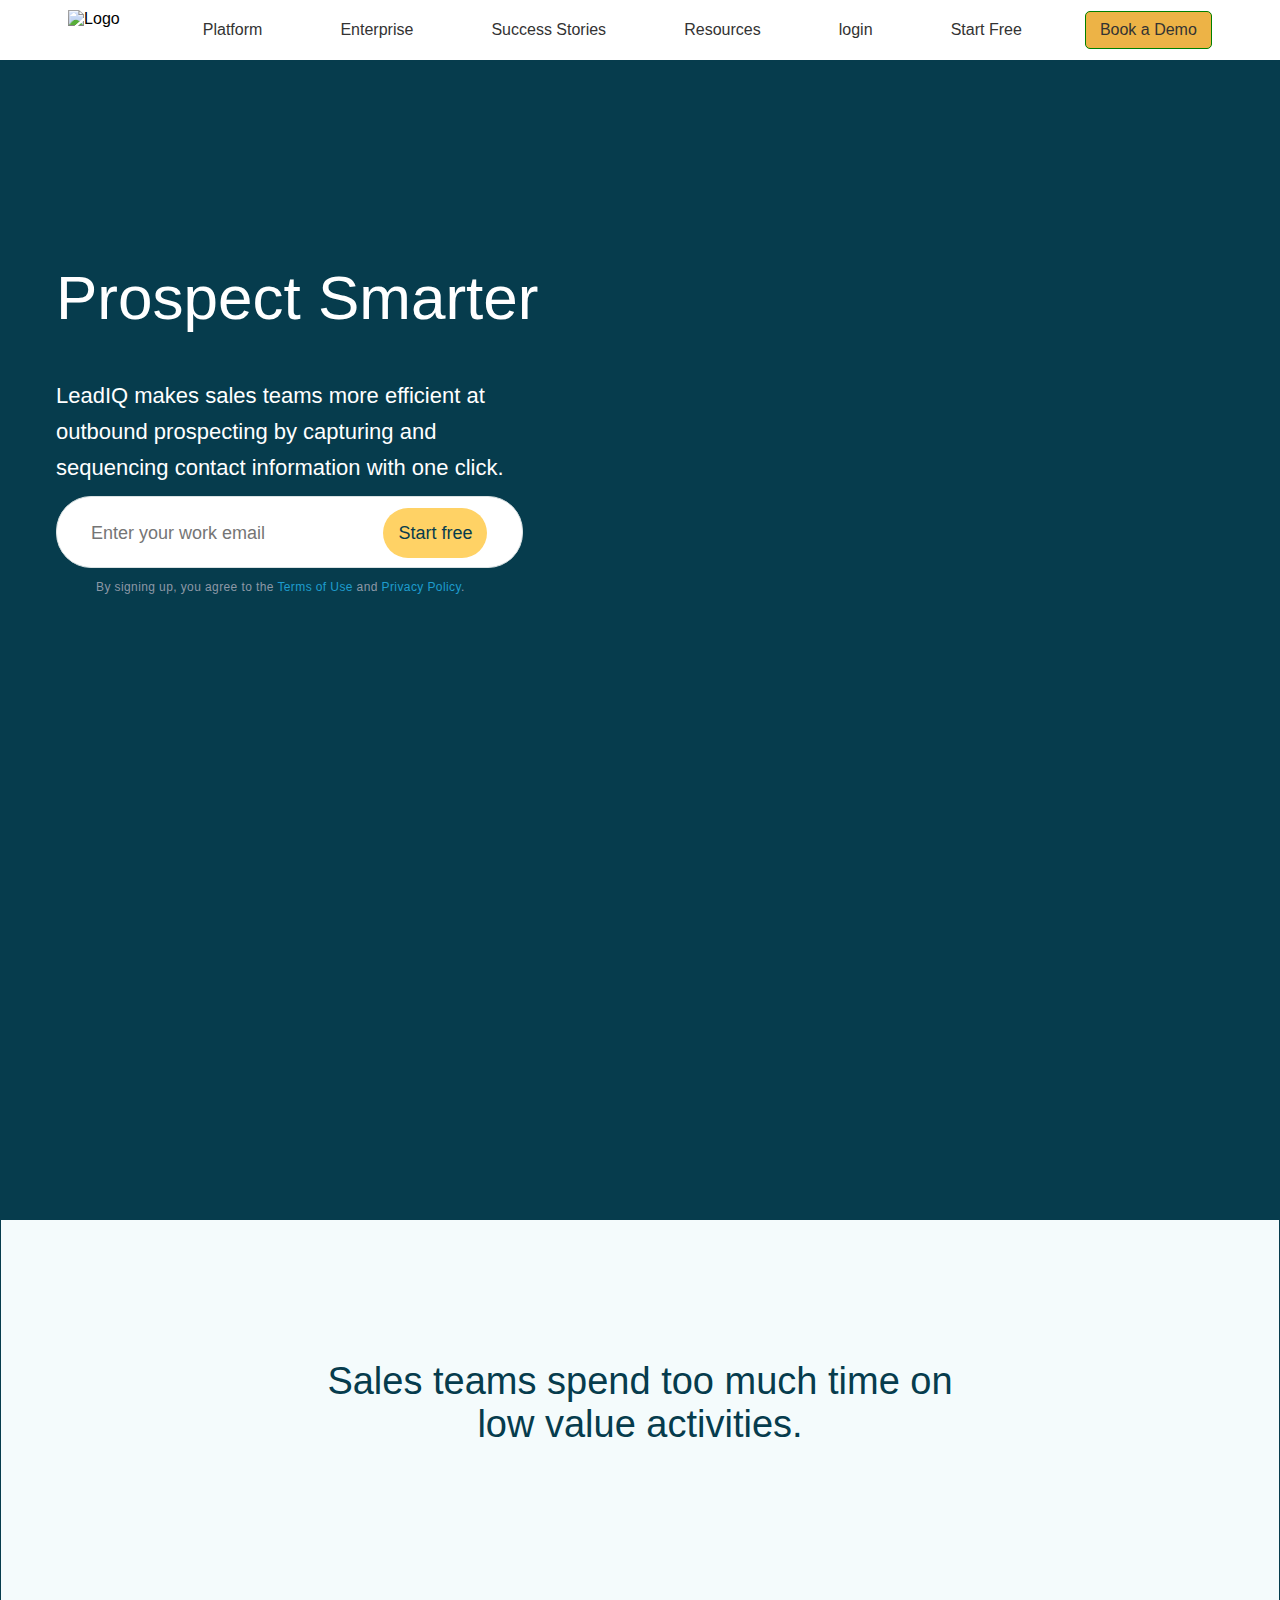
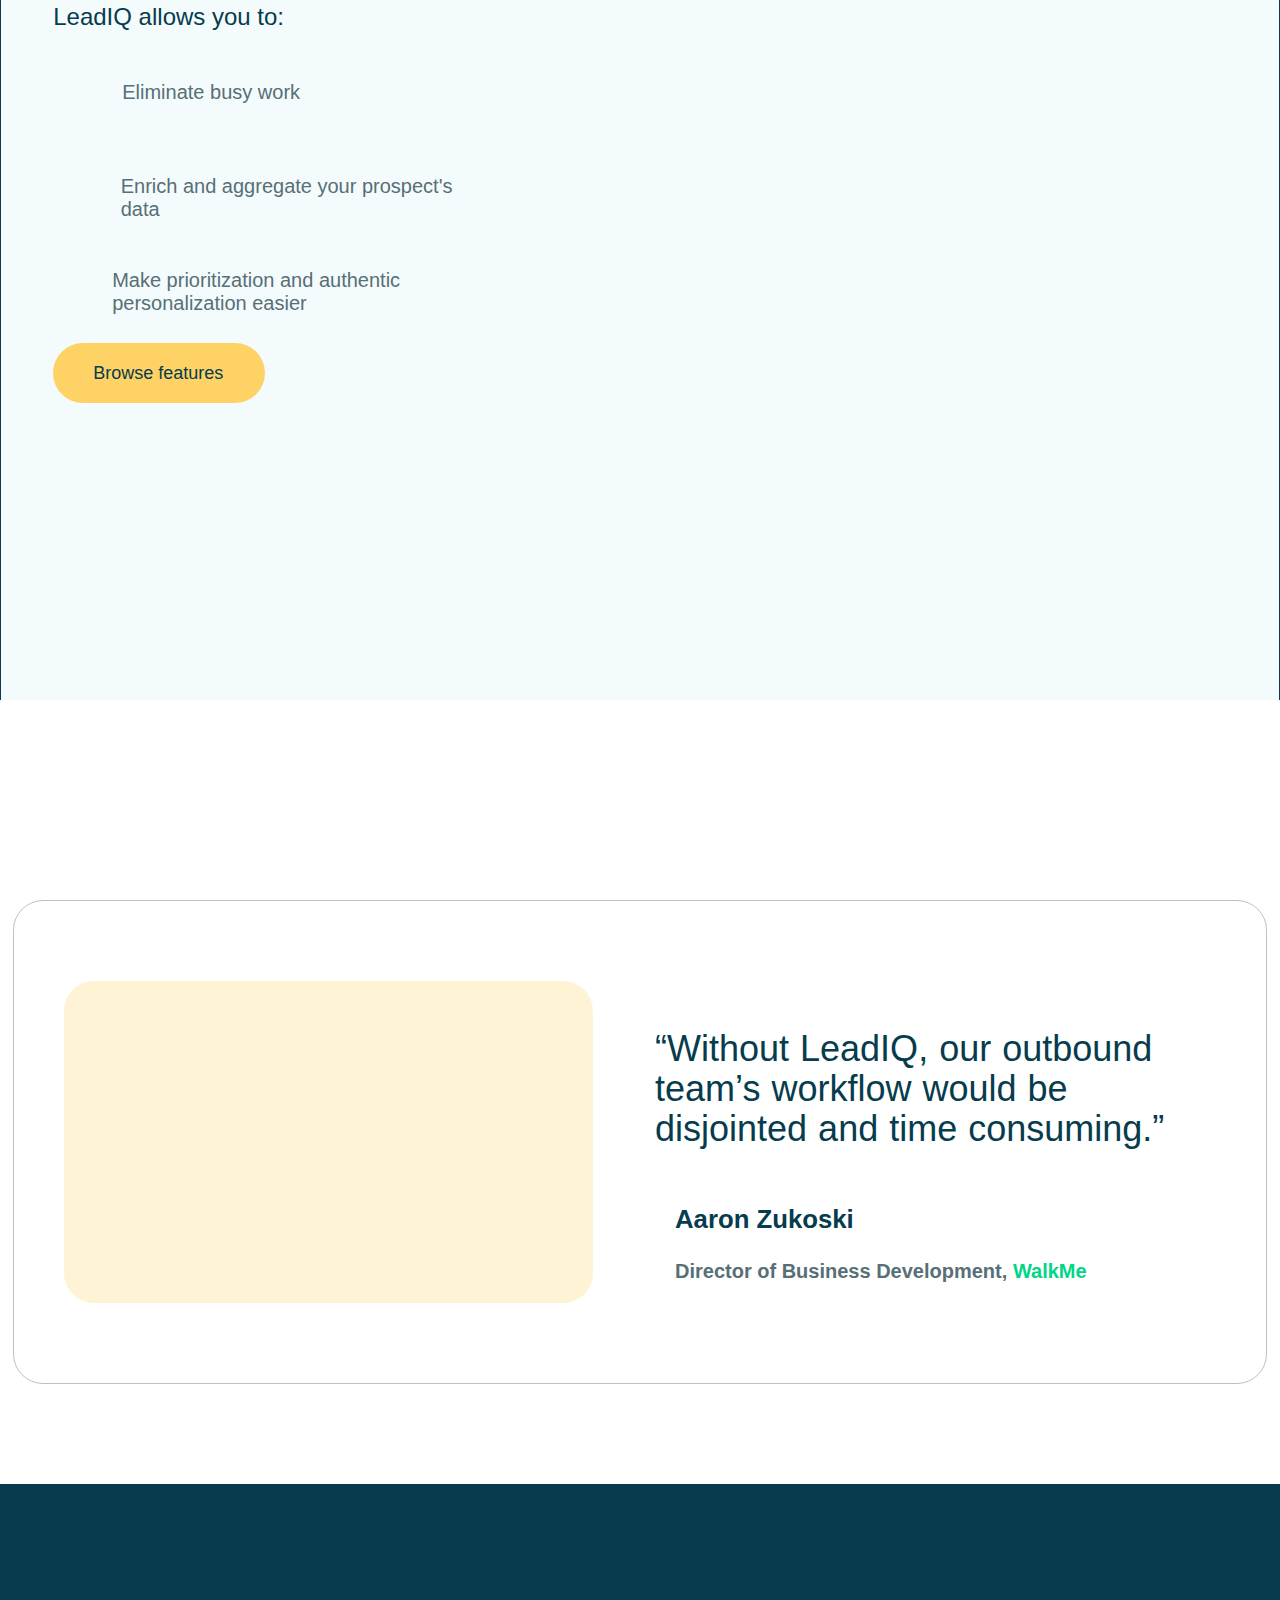
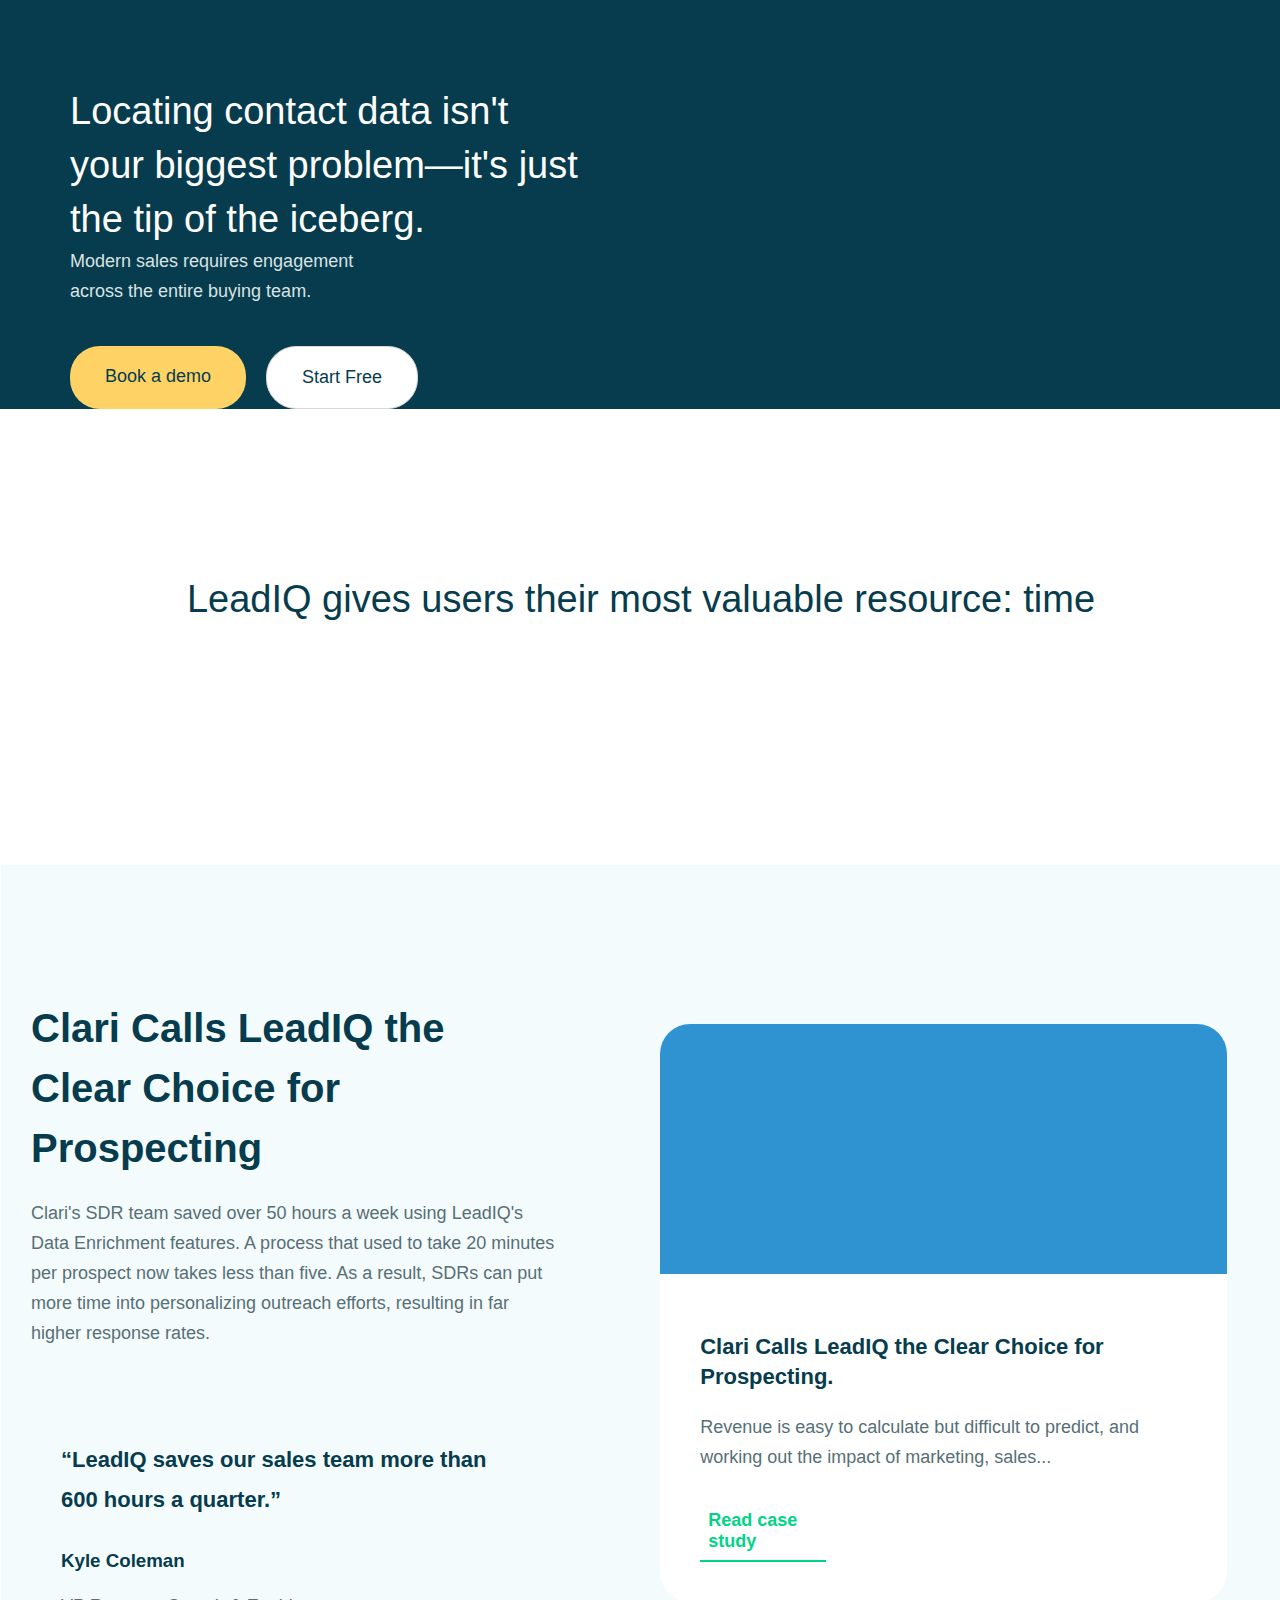
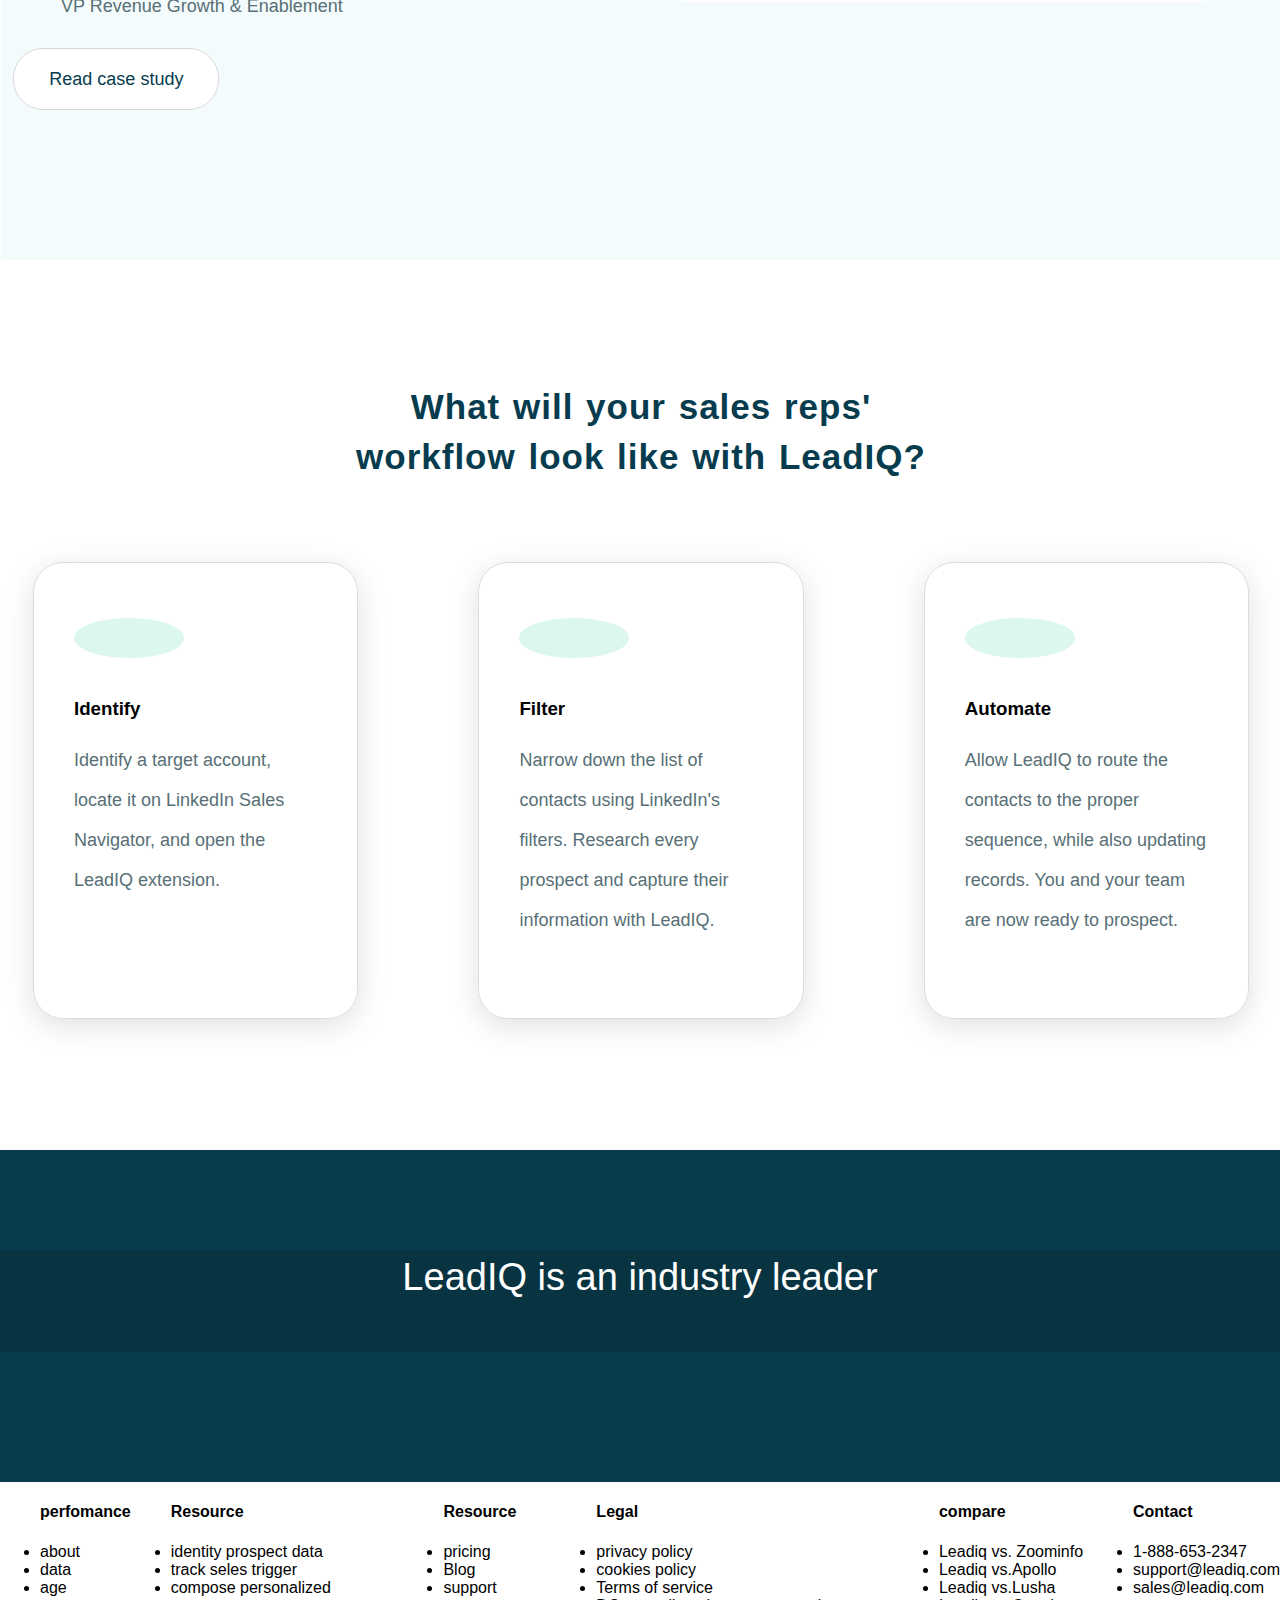
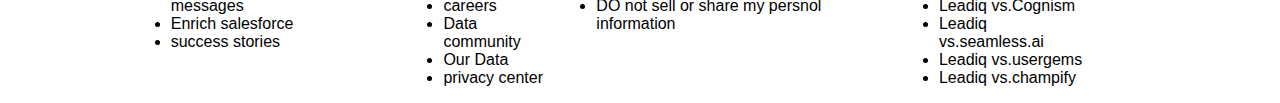
==== index.html @ 82525efd "Add files via upload" ====
<!DOCTYPE html>
<html>
<head>
    <title>Blank Page Navbar</title>
    <!-- Add your CSS link or styles here -->
    <style>
        /* Your CSS styles for navbar go here */
        /* Example styles */
        body {
            font-family: Arial, sans-serif;
            margin: 0;
            padding: 0;
        }
        .navbar {
            background-color: #fff; /* Changed background color to white */
            overflow: hidden;
            display: flex;
            align-items: center;
            padding: 10px 20px;
            justify-content :space-evenly ;
        }
        .navbar img {
            height: 40px; /* Adjust the height of the logo */
            margin-right: 20px; /* Add margin to separate the logo from links */
        }
        .navbar a {
            color: #333; /* Changed text color */
            text-decoration: none;
            padding: 10px 15px;
            transition: color 0.3s ease; /* Smooth transition on hover */
        }
        .navbar a:hover {
            color: green; /* Text color on hover */
        }
        /* Apply border to 'Book a Demo' link */
        .navbar a[href="./book a demo.html"] {
            border: 1px solid green;
            border-radius: 5px; /* Optional: Add rounded corners */
            padding: 9px 14px;
            background-color: rgb(237, 179, 70); /* Optional: Adjust padding for a better look */
        }
        body{
  margin: 0px;
  padding: 0px;
  box-sizing: border-box;
  font-family: 'Circular Std', sans-serif;
  background-color: #063C4D;
 
  
}


/* Prospect Section */


/* Prospect Div */
 
#prosPect{
  width: 100%;
  display: flex;

 color: white;
  margin-top: 160px;
  justify-content: space-between;
  gap: 6%;
 
  overflow: hidden;
}


#prosPect>div:first-child>h1{

height: 75px;
font-size: 62px;
font-weight: 500;

}

#prosPect>div:first-child{
  width: 495px;
  /* width:36% ; */
  height: 526px;
 color: white;


 position: relative;
 top: 0px;
 left: 56px;
 
}

#prosPect>div:first-child>#leadText{
   height: 108px;
   margin-bottom: 10px;
   font-size: 22px;
  line-height: 36px;
}

#inputWork{

height: 60px;
width: 445px;

border: 1px solid #DAE2E3;
margin-bottom: 10px;
padding: 5px 10px;
background-color: white;
border-radius: 35px;
}


#inputWork>input{
  height: 60px;
  width: 286px;
  padding: 1px 2px 1px 24px;
  font-size: 18px;
  font-weight: 300;
  border-radius: 30px;
  border: none;
}
 
  

 
  #inputWork>a{
  text-decoration: none;
  color: #063C4D;
  padding: 15px;
  border-radius: 30px;
  background-color: #ffd265;
  font-size: 18px;

  }

  #inputWork>a:hover{
    background-color: #efb735;
    
  }

  #inputWork+p{
  
    font-size: 12px;
    letter-spacing: 0.4px;
    color: #8D98A6;
    margin-left: 40px;
  }
  #inputWork+p>span{
    
    color:   #1E9CCE;
  }
  #prosPect>div:first-child>#companayImg{
   
  }
  #prosPect>div:first-child>#companayImg>img{
    width: 75%;

  }

  #pros{

    background: url(https://assets.website-files.com/60819f9be381394642b5659e/628e636de30eb30ee9fe126f_leadiq-background-hero-dark.svg);
    background-repeat: no-repeat;
    background-position: 100%;
    height: 95vh; 
     
    margin-left: 40px;
    margin-top: -5px;
   
  }

  #pros>div:first-child{
    position: absolute;
    width:24% ;
    height: 521px;
    margin-top: -5px;
    right: 29%;
    
    z-index: 2;
  }
  #pros>div:first-child>img{
    width: 100%;
  }
  #pros>div:last-child{
    position: relative;
    width: 662px;
    
  
    top: 8px;
    left: 150px;

   
    
  }
  #pros>div:last-child>img{
  
    width:662px ;
  }

  /* ==========SALES SECTION=============== */

  #salesSection{

    height: 800.203px;
width: 99.8%;
padding: 140px 0px;
background: url(https://assets.website-files.com/60819f9be381394642b5659e/6081b42dfc784618c92acce7_leadiq-activities-background-2.svg);
background-repeat: no-repeat;

background-position: 98% 37%;
background-color: #F4FBFC;
margin: auto;

margin-top: 150px;
  }
  /* #back2{
    url(https://assets.website-files.com/60819f9be381394642b5659e/6081b42d78a93f84724ea09f_leadiq-activities-background-1.svg);

  } */
  #title{
    height: 108px;
    width: 650px;
    margin-bottom: 10px;
    font-size: 38px;
    font-weight: 500;
    color: #063C4D;
    margin: auto;
    text-align: center;
  }


  
  #saleMid{
   height : 590px;
width: 95%;
margin: auto;
margin-top: 55px;


display: flex;
gap: 5;
  }

  #leadAllow{
    height : 590px;
    width: 430px;
  
    margin-left: 20px;
 
  }
  #leadAllow>h3{
    height : 34pxpx;
    width: 238px;
    font-size: 24px;
    font-weight: 500;
    color: #063C4D;
   
    
    margin-top: 80px;
  }
  #leadAllow>div{
    height: 64px;
    width: 430px;
    margin-top: 30px;
    font-size: 20px;
    color: #576F76;
   display: flex;
   gap: 5px;
   
  }
  #leadAllow>div:nth-child(1){

    width: 268px;
   
   
  }

  #leadAllow>div>div{
    height: 42px;
    width: 42px;
    
 
padding: 11px;
  }
  

  #leadAllow>div:last-child{
    padding: 20px 40px;
    border-radius: 30px;
   width: 132px;
   height: 20px;
    font-size: 18px;
    font-weight:500;
  
    background-color: #ffd265;
    color: #063C4D;
    
    }

    #leadAllow>div:last-child:hover{
      background-color: #efb735;
      transition: 0.5s;
      cursor: pointer;
  }
  #back2{
    
width: 715px;

position: relative;
top: -40px;
left: 25px;

background:  url(https://assets.website-files.com/60819f9be381394642b5659e/6081b42d78a93f84724ea09f_leadiq-activities-background-1.svg);
background-repeat: no-repeat ;

background-position: 6.5% 93%;
height: auto;

  }

  #back2>img{
    width: 100%;

  }

 /* ========================== DECORATIVE BACKGROUND =========================== */

.decorative-background{
  
  background-color:white;
  padding: 100px 0px;
  background-image: url(https://assets.website-files.com/60819f9be381394642b5659e/6081b810fbae85943d9fd9c7_leadiq-background-testimonial-2.svg), url(https://assets.website-files.com/60819f9be381394642b5659e/6081b80de8f2326eb44d6bf5_leadiq-background-testimonial-1.svg);
  background-repeat: no-repeat;
  background-position: -5% 30%, 105% 60%
  }

  /* ====================== DIRECTOR MESSAGE SECTION ===================== */


#director-bg{
  background-position: -5% 50%, 105% 80%;
}
#hovering-box{
  display: grid;
  grid-template-columns: .8fr .8fr;
  width: 90%;
  margin: auto;
  margin-top: 100px;
  border: 1px solid #c3c0c0;
  border-radius: 30px;
  padding: 80px 50px;
  gap: 30px;
  background-color: #fff;
  grid-template-areas: "a b";

}

#image-wrap{
  text-align: center;
  width: 80%;
  background-color: #dcf8eec2;
  border-radius: 30px;
 grid-area: a;
  padding: 20px 40px;
  margin-right: 40px;

}

#message-wrapper{
 width: 100%;
  grid-area: b;

  
}
#message-wrapper>img{
  width: 100%;
}

#message>h3{
  margin: 30px 0px;
  font-size: 36px;
  font-weight: 500;
  word-spacing: 1px;
  line-height: 40px;
  color: #063C4D;
}

#signature{
  display: flex;
  align-items: center;
  gap: 20px;
  
}
#avatar>img{
  width:80px;
}
.designation{
  font-size: 22px;
  color: #063C4D;
}
.designation>p{
  font-weight: bold;
  color: #576F76;
  font-size: 20px;
}
#green-font{
  color: #00d586;
  font-weight: bold;
}


  /* =========LOCATING  CONTACT DATA=======  */

  #locatingContact{
    width:100% ;
    height: auto;
    display: grid;
    grid-template-columns: repeat(2,1fr);

  }


  #contant{
    width: 80%;
   
    margin-left: 70px;
    
    position: relative;
    top: 0px;
    margin-top: 200px;
    
  }
 /* head */
  #contant>div:first-child{
    font-size: 38px;
    font-weight: 500;
    line-height: 54px;
    width: 100%;
    color: white;
  }
  /* mid */
  #contant>div:nth-child(2){
    font-size: 18px;
    color: #DAE2E3;
    line-height: 30px;
    width: 60%;
    margin-bottom: 40px;
  }
/* Buttons  */
  #contant>div:last-child{
    display: flex;
    gap: 20px;
  }
  #contant>div:last-child>a{
      text-decoration: none;
      color: #063C4D;
      padding: 20px 35px;
      font-size: 18px;
      border-radius: 30px;
  }
  .base-btn{
    background-color: #ffd265;
    border: none;
  }
  .ghost-btn{
    border: .2px solid rgb(215,215,215);
    background-color: white;
  }

  .base-btn:hover{
    background-color: #efb735;
    transition: 0.5s;
  }
  .ghost-btn:hover{
    background-color: #fdc84d;
    transition: 0.5s;
  }

  /* Ice Burg */
  #iceBurg{
    position: relative;
    height: auto;
    width: 100%;
    margin-top: 95px;
    margin-bottom: 0px;
    
  }
  #iceBurg>img{
    width: 100%;
  }

  /* Lead Resource */

  #parentResourceDiv{
    width: 100%;
    background-color: white;
    border: 1px solid white;
    
  }

  #leadResource{
    width: 90%;
   
    border: 1px solid white;
    margin: auto;
    margin-top: 130px;
    margin-bottom: 60px;
    
  }

  /* lead resource heading */

  #leadResource>h2{
        font-size: 38px;
        font-weight: 500;
        line-height: 54px;
        width: 100%;
        margin-bottom: 10px;
        color: #063C4D;
        text-align: center;
      
  }

  #leadResource>div{
    margin-top: 40px;
  }
  #leadResource>div:last-child{
    margin-bottom: 60px;
  }
  #leadResource>div>img{
    width: 100%;
  }


  /* ====================== Clari SECTION =====================  */

#clariSection{
  background-color:  #F4FBFC;
 width: 100%;
 border: 1px solid white;
 color: #063C4D;
 
}

#walkme-section{
  display: grid;
  grid-template-columns: 0.9fr 1fr;
  margin-top: 100px;
  gap: 110px;
  align-items: center;
  background-image: url(https://assets.website-files.com/60819f9be381394642b5659e/6081c1b60eb70e424bb5d121_leadiq-case-study-background-2.svg), url(https://assets.website-files.com/60819f9be381394642b5659e/6081c1b6fbae857af2a01631_leadiq-case-study-background-1.svg);
  background-position: 108% 0%, 53% 100%;
  background-repeat: no-repeat;
  margin-bottom: 200px;
}

#walkme-heading{
  font-size: 40px;
  line-height: 60px;
  margin-bottom: 20px;
  color: #063C4D;
}
#description-sec{
  padding-left: 30px;
}


#description-sec>p{
  font-size: 18px;
  color: #576F76;
  line-height: 30px;
}

#divider{
  margin-top: 70px;
  margin-bottom: 50px;
}

#bd-director{
  display: flex;
  gap: 30px;
}

#bd-avatar>img{
  width: 120px;
}

#db-message>h3{
  font-size: 22px;
  color: #063C4D;
  line-height: 40px;
  margin-bottom: 30px;
  width: 92%;
}
#name>p{
  font-size: 18px;
  color: #576F76;
  line-height: 30px; 
}
#read-btn{
  position: relative;
  right: 40%;
  top: 30px;
}

#read-btn>a{
  text-decoration: none;
    color: #063C4D;
    padding: 20px 35px;
    border-radius: 30px;
    font-size: 18px;
   margin-left: 150px;
   
}

#walkme-container{
  height: auto;
  margin: auto;
  margin-left: -5px;
  width: 80%;

}

#walkme-logo{
  overflow: hidden;
  background-color: #2f93d2;
  border-top-left-radius: 30px;
  border-top-right-radius: 30px;
  text-align: center;
  height: 250px;
  

  display: grid;
}
#walkme-logo>img{
  width: 100%;
}
#walkme-img{
  /* border-top-left-radius: 30px;
  border-top-right-radius: 30px; */
  width: 500px;
  align-items: center;
  margin: auto;
  
}

#walkme-image>div{
  background-color: #fff;
  border-radius: 30px;
  width: 92%;
}
#about-walkme{
  padding: 40px;
}
#about-walkme>h2{
  font-size: 22px;
  line-height: 30px;
  margin-bottom: 20px;
}
#about-walkme>p{
  font-size: 18px;
  color: #576F76;
  line-height: 30px; 
  margin-bottom: 30px;
}

#green-div{
  color: #00d586;
  font-weight: 600;
  border-bottom: 2px solid #00d586;
  width: 110px;
  padding: 8px;
  font-size: 18px;
}


/* color: #576F76; name>p */
/* ====================== WORKFLOW SECTION ===================== */

#workflowParent{
  width: 100%;
  background-color: white;
  border: 1px solid white;
}
  #workflow-section{
    width: 95%;
    margin: auto;
    margin-top: 120px;
    margin-bottom: 130px;

}
.headings{
  font-size: 35px;
  width: 50%;
  margin: auto;
  line-height: 50px;
  word-spacing: 2px;
  letter-spacing: 1px;
  text-align: center;
  margin-bottom: 80px;
  color: #063C4D;
}
.card-description{
    color: #576F76;
    font-size: 18px;
    line-height: 40px;
}

#card-wrapper{
  display: flex;
  justify-content: space-between;
}
.cards{
    width: 20%;
    border: 1px solid #dcdcdc;
    border-radius: 30px;
    padding: 55px 40px 60px;
    box-shadow: rgba(100, 100, 111, 0.2) 0px 7px 29px 0px;
}

.cards>h3{
    margin-bottom: 20px;
}

.image-holder{
    border-radius: 50%;
    margin-right: 200px;
    margin-bottom: 40px;
    height: auto;
    background-color: #dcf8ee;
    padding: 20px 55px;
    display: flex;
    justify-content: center;
    align-items: center;
}
#image-wrap{
    background-color: #fff3d6
}
/* ========================INDUSTRY LEADER SECTION */

  #industryLeader{
    background: url(https://assets.website-files.com/60819f9be381394642b5659e/6081c44063e24051a3c11e4d_leadiq-leader-background-2.svg),
     url(https://assets.website-files.com/60819f9be381394642b5659e/6081c4401f9db9638f7e83ed_leadiq-leader-background-1.svg);
 
    background-position: 0%,100%,0px,0px;
    background-position-y: top,bottom;
    background-repeat: no-repeat,no-repeat;
  
    width: 100%;
    
    background-color:#083341;
    
    }

    #industryLeader>div{
      width: 82%;
      margin: auto;
      margin-top: 100px;
    
      text-align: center;
      margin-bottom: 130px;
    }
    
#industryLeader>div>h2{
   font-size: 38px;
   font-weight: 500;
   line-height: 54px;
   color: white;
   margin-bottom: 10px;
 width: 100%;
}
#industryLeader>div>div{
 width: 100%;
 margin-top: 30px;
 display: grid;
 grid-template-columns: repeat(5,17%);
 column-gap: 3%;
}


#industryLeader>div>div>div>img{
 
  width: 100%;
 
}

#industryLeader>div>div>div:hover{

 margin-top: -10px;
 transition: 0.5s;
 }
 #industryLeader>div>div>div{

 margin-top: 0px;
 transition: 0.5s;
 }

 /* @keyframes changePos{
  from{
    position: static;
  }
  to{
    transition: 0.5s;
    position: relative;
    top:-10px;
  }
 } */
/* Start Footer */
/*#footerParent{
  width: 100%;
 border: 1px solid white;
  background-color: white;
}

#footerContainer{
  width: 91%;
  margin: auto;
  margin-top: 70px;
}
/* Top footer 
#footerContainer>div:first-child{
  display: grid;
  grid-template-columns: repeat(2,48%);
  column-gap: 4%;
  height: 62px;
  align-items: center;
}
/* top footer book demo button 
#footerContainer>div:first-child>div:last-child>a:first-child{
  margin-left: 240px;
 
}
/* top footer two buttons 
#footerContainer>div:first-child a{
  text-decoration: none;

  color: #063C4D;
  padding: 20px 35px;
  font-size: 18px;
  border-radius: 30px;

}*/

/* top footer end */

/* first divider section 

#divider1{
 width: 100%;
 
 border: 1px solid #DAE2E3;
 margin-top: 100px;
}
/* Footer mid grid section 

#midFooter{

  width: 100%;
  margin-top: 70px;

  display: grid;
  grid-template-columns: 19% 37% 12.5% 25%;
  column-gap: 2%;
}

#midfoot1>div:first-child,#midfoot2>div:first-child,#midfoot3>div:first-child,#midfoot4>div:first-child{
  font-size: 20px;
  font-weight: 500;
  line-height: 22px;
  color: #083341;

}
#midfoot1>div,#midfoot2>div,#midfoot3>div,#midfoot4>div{
  margin-bottom: 40px;
}
#midFooter a{
  display: block;
  font-size: 16px;
  line-height: 20px;
  text-decoration: none;
  color: #576F76;
  margin-bottom: 10px;
}
#midFooter a:hover{
 color: #02B389;
}

#midfoot2>div:last-child{
 display: grid;
 grid-template-columns: repeat(2,1fr);
row-gap: 17.5px;
}
#midfoot4 span{
 margin-left: 10px;
}
/* footer divider2 
#divider2{
  width: 100%;
  
  border: 1px solid #DAE2E3;
  margin-top: 40px;
 }



/* footer Bottom */


/* 
 #0678E9
 #1EA1F2
  #0766C1
*/


/*footer{
  display: grid;
  grid-template-columns: .4fr 1fr .4fr ;
  color: #576F76;
  font-size: 16px;
  justify-content: space-around;
  padding: 20px;
  padding-bottom: 40px;
}
#part-1{
  display: flex;
  align-items: center;
}

#part-1>p{
  color: #576F76;
}
#part2{
  display: flex;
  justify-content: center;
  align-items: center;
}

#part2>a{
  font-size: 16px;
  color: #576F76;
  padding: 10px;
  margin-left: 10px;
}

#part2>a:hover{
  color: #02B389;
}

#part3{
  display: flex;
  align-items: center;
  gap: 20px;
  justify-content: center;
}

#part3>div{
  /* padding: 5px; */
 /* background-color: #0678E9;
  border-radius: 50%;
  width: 35px;
  height: 35px;
}
#part3>div>a{
  display: flex;
  align-items: center;
  justify-content: center;
}
.social-icon{
  position: relative;
  width: 20px;
  height: 15px;
 top:10px
  
}

#part3>div:nth-child(2){
  background-color:  #1EA1F2;
}

#part3>div:nth-child(3){
  background-color:  #0766C1;
}
    
#part3>div:nth-child(4){
  background-color: red;
}*/
.footer{
  background-color: white;
  display: flex;
  justify-content: space-evenly;
justify-items: ;
}
    </style>
</head>
<body>

<div class="navbar">
    <img src="https://assets-global.website-files.com/60819f9be381394642b5659e/6081a538174f4d6bc01bdd27_leadiq-logo.svg" alt="Logo">
    <a href="./platform.html">Platform</a>
    <a href="./Enterprices.html">Enterprise</a>
    <a href="./success stories.html">Success Stories</a>
    <a href="./resources.html">Resources</a>
    <a href="./login.html">login</a>
    <a href="./start free.html">Start Free</a>
    <a href="./book a demo.html">Book a Demo</a>
</div>


   <!-- ProsPect Smarter -->
   
 
   <div id="prosPect">
       <div>
        <h1>Prospect Smarter</h1>
        <p id="leadText">LeadIQ makes sales teams more efficient at outbound prospecting by capturing and sequencing contact information with one click.</p>
        
        <div id="inputWork">

         <input type="email" placeholder="Enter your work email" id="workEmail">
         <a href="signup1.html" id="startBtn">Start free</a>
        </div>

        <p>By signing up, you agree to the <span>Terms of Use</span> and <span>Privacy Policy</span>.</p>

        <div id="companayImg">
         <img src="https://assets.website-files.com/6220f0eff47bc4199f479ed8/6220f0eff47bc4aaca47a037_Clari-01.svg" alt="">
         <img src="https://assets.website-files.com/6220f0eff47bc4199f479ed8/6220f0eff47bc45bcd479f25_leadiq-logo-showpad.svg" alt="">
         <img src="https://assets.website-files.com/6220f0eff47bc4199f479ed8/6220f0eff47bc4260147a03f_walkme-client-logo-03.svg" alt="">
         <img src="https://assets.website-files.com/6220f0eff47bc4199f479ed8/6220f0eff47bc4431847a039_Segment-client-logo-04.svg" alt="">
         <img src="https://assets.website-files.com/6220f0eff47bc4199f479ed8/6220f0eff47bc4404a479f28_leadiq-logo-sitecore.svg" alt="">
         <img src="https://assets.website-files.com/6220f0eff47bc4199f479ed8/6220f0eff47bc47c1d479f24_leadiq-logo-mulesoft.svg" alt="">
        </div>

     
       </div>

       <div id="pros">

         <div>
           <img src="https://assets.website-files.com/60819f9be381394642b5659e/628e78dea1a51b019def8fc3_prospector-p-500.webp" alt="">
         </div>

         <div>  <img src="https://assets.website-files.com/60819f9be381394642b5659e/628e790730e8f2c418c890ae_interface-background-p-800.webp" alt="">
         </div>

             </div>
   </div>

   <div id="salesSection">

     <div id="title">Sales teams spend too much time on low value activities.</div>



     <div id="saleMid">

        <div id="leadAllow">
         <!-- start of 46 line div -->

         <h3>LeadIQ allows you to:</h3>
          <!-- div containing an image and P tag  -->

          <div class="allow">
       
           <!-- Image -->
           <div>
             <img src="https://assets.website-files.com/60819f9be381394642b5659e/6081b03989e2987115690e4b_leadiq-activities-icon-eliminates.svg" alt="">
           </div>
           <!-- p tag -->
           <p>
             Eliminate busy work
           </p>
           
         </div>

<!-- div containing an image and P tag  -->
         <div>

           <div>
             <img src="https://assets.website-files.com/60819f9be381394642b5659e/6081b0396fa45686e75d2ecc_leadiq-activities-icon-enriches.svg" alt="">
           </div>

           <p>
             Enrich and aggregate your prospect's data
           </p>

         </div>
<!-- div containing an image and P tag  -->
         <div>

           <div>
             <img src="https://assets.website-files.com/60819f9be381394642b5659e/6081b03925595b6cd5dd0861_leadiq-activities-icon-makes.svg" alt="">
           </div>

           <p>
             Make prioritization and authentic personalization easier
           </p>

         </div>

         <!-- button Browse Features -->

         <div id="browseBtn">
           Browse features
         </div>

        </div>
        <!-- end of 46 line div  Lead Allow-->

        <div id="back2">
         
         <img src="https://assets.website-files.com/60819f9be381394642b5659e/61681bbedd3fc2974173a5c8_LeadIQ-Integrations%202.webp" alt="">
          
          
        </div>

     </div>
     <!-- end of salesMid  -->

   </div>
   <!-- end of sales section -->
   <!-- Walk me magager section -->
   <div class="decorative-background" id="director-bg">
     <div id="hovering-box">
         <div id="image-wrap">
             <img src="https://assets.website-files.com/60819f9be381394642b5659e/6081b679baa783d764f6fc80_leadiq-image-testimonial-icon.svg" alt="">
         </div>
         <div id="message-wrapper">
             <div id="message">
                 <img src="https://assets.website-files.com/60819f9be381394642b5659e/6081b633c9bc20456cf9deed_leadiq-walkme-logo.svg" alt="">
                 <h3>“Without LeadIQ, our outbound team’s workflow would be disjointed and time consuming.”</h3>
             </div>
             <div id="signature">
                 <div id="avatar">
                     <img src="https://assets.website-files.com/60819f9be381394642b5659e/6081b707a0940538e46fc580_leadiq-autor-image.jpg" alt="">
                 </div>
                 <div class="designation">
                     <h3>Aaron Zukoski</h3>
                     <p>Director of Business Development, <span id="green-font">WalkMe</span></p>
                 </div>

             </div>
         </div>
     </div>
 </div>

   <!-- Locating Contact Section -->

   <div id="locatingContact">
         
  
     <div id="contant">
<!-- head -->
<div>
 Locating contact data isn't your biggest problem—it's just the tip of the iceberg.
</div>

<!-- mid -->
<div>
 Modern sales requires engagement across the entire buying team.
</div>

<!-- book a demo and start free button -->

<div>
 <a href="bookdemo.html" class="base-btn">Book a demo</a>
 <a href="signup1.html" class="ghost-btn">Start Free</a>
</div>
     </div>
<!-- end of Contant of locating Contact -->
     <!-- Picture Ice burg -->

     <div id="iceBurg">
       <img src="https://assets.website-files.com/60819f9be381394642b5659e/6081bb440430db95e36d238d_leadiq-iceberg-image-compleat.svg" alt="">
     </div>
     

   </div>
<!--end of locating Contact  -->
   <!-- Lead IQ resource start-->

   <div id="parentResourceDiv">

     <div id="leadResource">

       <!-- heading -->
   
       <h2>LeadIQ gives users their most valuable resource: time</h2>
     
     <!-- without LeadIQ image -->
   
        <div>
         <img src="https://assets.website-files.com/60819f9be381394642b5659e/6081bbee7bda8bc839c7769c_leadiq-image-withou-tleadiq.svg" alt="">
        </div>
   
        <!-- LeadiQ image -->
        <div>
         <img src="https://assets.website-files.com/60819f9be381394642b5659e/6081bbfc9caa873ef9cab4ae_leadiq-image-with-leadiq.svg" alt="">
        </div>
   
     </div>

   </div>


<!-- End of Lead resource -->

<!-- Start of Clari section -->

<div id="clariSection">

 <div id="walkme-section">
     
   <div id="description-sec">
       <h2 id="walkme-heading">
         Clari Calls LeadIQ the Clear Choice for Prospecting
       </h2>
       <p>Clari's SDR team saved over 50 hours a week using LeadIQ's Data Enrichment features. A process that used to take 20 minutes per prospect now takes less than five. As a result, SDRs can put more time into personalizing outreach efforts, resulting in far higher response rates.</p>
       <div id="divider"></div>
       <div id="bd-director">
           <div id="bd-avatar">
               <img src="https://assets.website-files.com/60819f9be381394642b5659e/6244926a9e639ff03275a232_6081bd8e265b091959856f58_lediq-autor-kyle-coleman.webp" alt="">

           </div>
           <div id="db-message">
               <h3>
                 “LeadIQ saves our sales team more than 600 hours a quarter.”       </h3>
               <div class="signature">
                   <div id="name">
                       <h3>Kyle Coleman</h3>
                       <p>VP Revenue Growth & Enablement</p>
                   </div>
   
               </div>

               <div class="button-holder" id="read-btn">
                   <a href="#" class="ghost-btn">Read case study</a>
               </div>
           </div>
       </div>
   </div>
   <div id="walkme-image">
       <div id="walkme-container">
           <div id="walkme-logo">
               <img src="https://assets.website-files.com/60819f9be381394642b5659e/6081bf0acaedecfe58dd95ad_leadiq-case-study-image.svg" alt="" id="walkme-img">
           </div>
           <div id="about-walkme">
               <h2>
                 Clari Calls LeadIQ the Clear Choice for Prospecting.
               </h2>
               <p>Revenue is easy to calculate but difficult to predict, and working out the impact of marketing, sales...</p>
               <div id="green-div">
                   Read case study
               </div>
           </div>
       </div>
   </div>
   
</div>

</div>



<!-- End of Clari Section -->

<!-- Start of what will your sales selction -->
<div id="workflowParent">
 <div id="workflow-section">
   <h2 class="headings">What will your sales reps' workflow look like with LeadIQ?</h2>

   <div id="card-wrapper">
       <div class="cards">
           <div class="image-holder">
               <img src="https://assets.website-files.com/60819f9be381394642b5659e/609b193c4102b13e73c49b87_leadiq-features-capture.svg" alt="">
           </div>
           <h3>Identify</h3>
           <p class="card-description">Identify a target account, locate it on LinkedIn Sales Navigator, and open the LeadIQ extension.</p>
       </div>
       <div class="cards">
           <div class="image-holder">
               <img src="https://assets.website-files.com/60819f9be381394642b5659e/609b1f00eb62061365271b18_leadiq-features-governance.svg" alt="">
           </div>
           <h3>Filter</h3>
           <p class="card-description">Narrow down the list of contacts using LinkedIn's filters. Research every prospect and capture their information with LeadIQ.</p>
       </div>
       <div class="cards">
           <div class="image-holder" id="image-holder">
               <img src="https://assets.website-files.com/60819f9be381394642b5659e/609b193c88272f287bd18fec_leadiq-features-aalytics.svg" alt="">
           </div>
           <h3>Automate</h3>
           <p class="card-description">Allow LeadIQ to route the contacts to the proper sequence, while also updating records. You and your team are now ready to prospect.</p>
       </div>
   </div>
</div>
</div>



<!-- End of what will your sales selction  -->
  
<!-- Start of LeadIQ is an industry Leader -->

<div id="industryLeader">

<div>
  <!-- head -->
  
  <h2>LeadIQ is an industry leader</h2>

  <!-- Leader images -->
  <div>
   <div>
     <img src="https://assets.website-files.com/60819f9be381394642b5659e/62c44c7abb2d9e9e5ff638f6_Mid-market-2022.png" alt="">
   </div>

   <div>
     <img src="https://assets.website-files.com/60819f9be381394642b5659e/62c44c8cc60dbc6b0b668fa0_Leader-2022.png" alt="">
   </div>

   <div>
     <img src="https://assets.website-files.com/60819f9be381394642b5659e/62c44ca926d23d256d6ca7dd_Leader-Small-Business.png" alt="">
   </div>

   <div>
     <img src="https://assets.website-files.com/60819f9be381394642b5659e/62c44d0dc0229d300548086f_Momentum-Leader-2022.png" alt="">
   </div>

   <div>
     <img src="https://assets.website-files.com/60819f9be381394642b5659e/62c44d3f7c02faa91ceda486_Most-implementable-2022.png" alt="">
   </div>

  </div>
  <!-- end of Leader images -->
</div>
<!-- End of parent div -->
</div>
<!-- End of LeadIQ is an industry Leader -->
  
<!-- Start Of Footer -->

<div class="footer">
  <div>
      <ul>
          <h4>perfomance</h4>
          <li>
             about
          </li>
          <li>data</li>
          <li>age</li>
          
      </ul>
  </div>
  <div>
      <ul>
          <h4>Resource</h4>
          <li>identity prospect data </li>
          <li>
              track seles trigger
          </li>
          <li>compose personalized messages</li>
          <li>Enrich salesforce </li>
          <li>success stories
          </li>
      </ul>
      </div>
      <div>
          <ul>
              <h4>Resource</h4>
              <li>pricing</li>

              <li>
                  Blog
              </li>
              <li>support</li>
              <li>careers</li>
              <li>Data community</li>
              <li>Our Data</li>
              <li>privacy center</li>
          </ul>
          </div>
          <div>
              <ul>
                  <h4>Legal</h4>
                  <li>privacy policy</li>
                  <li>
                      cookies policy
                  </li>
                  <li>Terms of service</li>
                  <li>DO not sell or share my persnol information</li>
              </ul>
              </div>
              <div>
                  <ul>
                      <h4>compare</h4>
                      <li>Leadiq vs. Zoominfo</li>
                      <li>Leadiq vs.Apollo</li>
                      <li>Leadiq vs.Lusha</li>
                      <li>Leadiq vs.Cognism</li>
                      <li>Leadiq vs.seamless.ai</li>
                      <li>Leadiq vs.usergems</li>
                      <li>Leadiq vs.champify</li>
                  </ul>
                  </div>
                  <div>
                      <ul>
                          <h4>Contact</h4>
                          <li>1-888-653-2347</li>
                          <li>
                            support@leadiq.com
                          </li>
                          <li>sales@leadiq.com</li>
                      </ul>
                      </div>
                      <br>
                      <br>
                      
                      
                      </div>
</body>
</html>
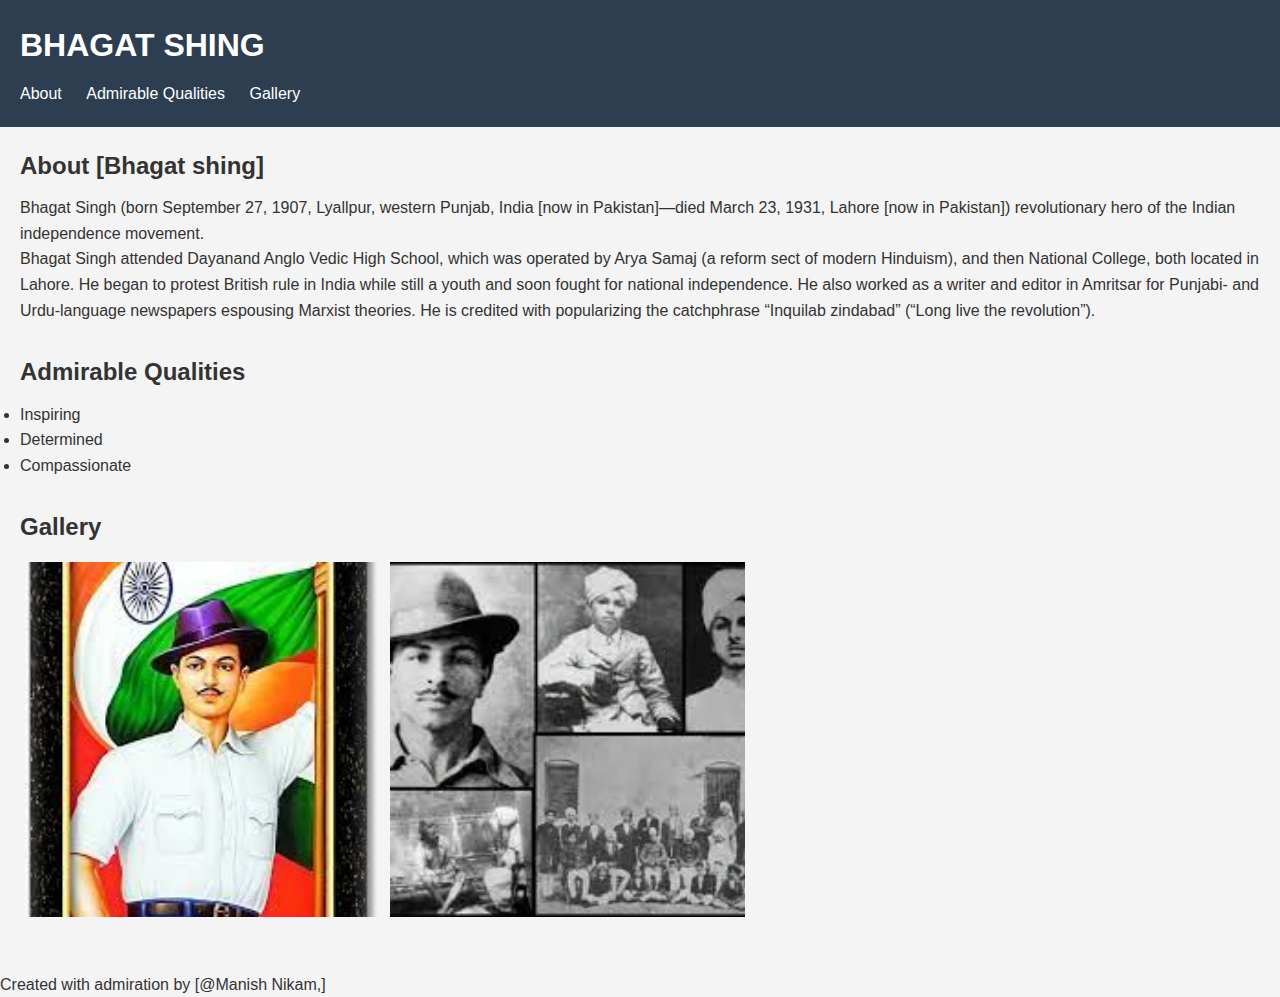
==== commit e25911a7: "added" ====
--- a/index.html
+++ b/index.html
@@ -1,1421 +1,122 @@
 <!DOCTYPE html>
-<html>
+<html lang="en">
 <head>
-    <title>Blank Page Navbar</title>
-    <!-- Add your CSS link or styles here -->
-    <style>
-        /* Your CSS styles for navbar go here */
-        /* Example styles */
-        body {
-            font-family: Arial, sans-serif;
-            margin: 0;
-            padding: 0;
-        }
-        .navbar {
-            background-color: #fff; /* Changed background color to white */
-            overflow: hidden;
-            display: flex;
-            align-items: center;
-            padding: 10px 20px;
-            justify-content :space-evenly ;
-        }
-        .navbar img {
-            height: 40px; /* Adjust the height of the logo */
-            margin-right: 20px; /* Add margin to separate the logo from links */
-        }
-        .navbar a {
-            color: #333; /* Changed text color */
-            text-decoration: none;
-            padding: 10px 15px;
-            transition: color 0.3s ease; /* Smooth transition on hover */
-        }
-        .navbar a:hover {
-            color: green; /* Text color on hover */
-        }
-        /* Apply border to 'Book a Demo' link */
-        .navbar a[href="./book a demo.html"] {
-            border: 1px solid green;
-            border-radius: 5px; /* Optional: Add rounded corners */
-            padding: 9px 14px;
-            background-color: rgb(237, 179, 70); /* Optional: Adjust padding for a better look */
-        }
-        body{
-  margin: 0px;
-  padding: 0px;
-  box-sizing: border-box;
-  font-family: 'Circular Std', sans-serif;
-  background-color: #063C4D;
- 
-  
+  <meta charset="UTF-8">
+  <title>Admiration Page</title>
+  <link rel="stylesheet" href="styles.css">
+  <style>
+    /* Resetting default margin and padding */
+body, h1, h2, ul, li, p {
+  margin: 0;
+  padding: 0;
 }
 
-
-/* Prospect Section */
-
-
-/* Prospect Div */
- 
-#prosPect{
-  width: 100%;
-  display: flex;
-
- color: white;
-  margin-top: 160px;
-  justify-content: space-between;
-  gap: 6%;
- 
-  overflow: hidden;
+/* Basic styling */
+body {
+  font-family: Arial, sans-serif;
+  background-color: #f4f4f4;
+  color: #333;
+  line-height: 1.6;
 }
 
-
-#prosPect>div:first-child>h1{
-
-height: 75px;
-font-size: 62px;
-font-weight: 500;
-
+header {
+  background-color: #2c3e50;
+  color: #fff;
+  padding: 20px;
 }
 
-#prosPect>div:first-child{
-  width: 495px;
-  /* width:36% ; */
-  height: 526px;
- color: white;
-
-
- position: relative;
- top: 0px;
- left: 56px;
- 
+header h1 {
+  font-size: 2em;
+  margin-bottom: 10px;
 }
 
-#prosPect>div:first-child>#leadText{
-   height: 108px;
-   margin-bottom: 10px;
-   font-size: 22px;
-  line-height: 36px;
+nav ul {
+  list-style: none;
 }
 
-#inputWork{
-
-height: 60px;
-width: 445px;
-
-border: 1px solid #DAE2E3;
-margin-bottom: 10px;
-padding: 5px 10px;
-background-color: white;
-border-radius: 35px;
+nav ul li {
+  display: inline;
+  margin-right: 20px;
 }
 
-
-#inputWork>input{
-  height: 60px;
-  width: 286px;
-  padding: 1px 2px 1px 24px;
-  font-size: 18px;
-  font-weight: 300;
-  border-radius: 30px;
-  border: none;
-}
- 
-  
-
- 
-  #inputWork>a{
+nav ul li a {
   text-decoration: none;
-  color: #063C4D;
-  padding: 15px;
-  border-radius: 30px;
-  background-color: #ffd265;
-  font-size: 18px;
-
-  }
-
-  #inputWork>a:hover{
-    background-color: #efb735;
-    
-  }
-
-  #inputWork+p{
-  
-    font-size: 12px;
-    letter-spacing: 0.4px;
-    color: #8D98A6;
-    margin-left: 40px;
-  }
-  #inputWork+p>span{
-    
-    color:   #1E9CCE;
-  }
-  #prosPect>div:first-child>#companayImg{
-   
-  }
-  #prosPect>div:first-child>#companayImg>img{
-    width: 75%;
-
-  }
-
-  #pros{
-
-    background: url(https://assets.website-files.com/60819f9be381394642b5659e/628e636de30eb30ee9fe126f_leadiq-background-hero-dark.svg);
-    background-repeat: no-repeat;
-    background-position: 100%;
-    height: 95vh; 
-     
-    margin-left: 40px;
-    margin-top: -5px;
-   
-  }
-
-  #pros>div:first-child{
-    position: absolute;
-    width:24% ;
-    height: 521px;
-    margin-top: -5px;
-    right: 29%;
-    
-    z-index: 2;
-  }
-  #pros>div:first-child>img{
-    width: 100%;
-  }
-  #pros>div:last-child{
-    position: relative;
-    width: 662px;
-    
-  
-    top: 8px;
-    left: 150px;
-
-   
-    
-  }
-  #pros>div:last-child>img{
-  
-    width:662px ;
-  }
-
-  /* ==========SALES SECTION=============== */
-
-  #salesSection{
-
-    height: 800.203px;
-width: 99.8%;
-padding: 140px 0px;
-background: url(https://assets.website-files.com/60819f9be381394642b5659e/6081b42dfc784618c92acce7_leadiq-activities-background-2.svg);
-background-repeat: no-repeat;
-
-background-position: 98% 37%;
-background-color: #F4FBFC;
-margin: auto;
-
-margin-top: 150px;
-  }
-  /* #back2{
-    url(https://assets.website-files.com/60819f9be381394642b5659e/6081b42d78a93f84724ea09f_leadiq-activities-background-1.svg);
-
-  } */
-  #title{
-    height: 108px;
-    width: 650px;
-    margin-bottom: 10px;
-    font-size: 38px;
-    font-weight: 500;
-    color: #063C4D;
-    margin: auto;
-    text-align: center;
-  }
-
-
-  
-  #saleMid{
-   height : 590px;
-width: 95%;
-margin: auto;
-margin-top: 55px;
-
-
-display: flex;
-gap: 5;
-  }
-
-  #leadAllow{
-    height : 590px;
-    width: 430px;
-  
-    margin-left: 20px;
- 
-  }
-  #leadAllow>h3{
-    height : 34pxpx;
-    width: 238px;
-    font-size: 24px;
-    font-weight: 500;
-    color: #063C4D;
-   
-    
-    margin-top: 80px;
-  }
-  #leadAllow>div{
-    height: 64px;
-    width: 430px;
-    margin-top: 30px;
-    font-size: 20px;
-    color: #576F76;
-   display: flex;
-   gap: 5px;
-   
-  }
-  #leadAllow>div:nth-child(1){
-
-    width: 268px;
-   
-   
-  }
-
-  #leadAllow>div>div{
-    height: 42px;
-    width: 42px;
-    
- 
-padding: 11px;
-  }
-  
-
-  #leadAllow>div:last-child{
-    padding: 20px 40px;
-    border-radius: 30px;
-   width: 132px;
-   height: 20px;
-    font-size: 18px;
-    font-weight:500;
-  
-    background-color: #ffd265;
-    color: #063C4D;
-    
-    }
-
-    #leadAllow>div:last-child:hover{
-      background-color: #efb735;
-      transition: 0.5s;
-      cursor: pointer;
-  }
-  #back2{
-    
-width: 715px;
-
-position: relative;
-top: -40px;
-left: 25px;
-
-background:  url(https://assets.website-files.com/60819f9be381394642b5659e/6081b42d78a93f84724ea09f_leadiq-activities-background-1.svg);
-background-repeat: no-repeat ;
-
-background-position: 6.5% 93%;
-height: auto;
-
-  }
-
-  #back2>img{
-    width: 100%;
-
-  }
-
- /* ========================== DECORATIVE BACKGROUND =========================== */
-
-.decorative-background{
-  
-  background-color:white;
-  padding: 100px 0px;
-  background-image: url(https://assets.website-files.com/60819f9be381394642b5659e/6081b810fbae85943d9fd9c7_leadiq-background-testimonial-2.svg), url(https://assets.website-files.com/60819f9be381394642b5659e/6081b80de8f2326eb44d6bf5_leadiq-background-testimonial-1.svg);
-  background-repeat: no-repeat;
-  background-position: -5% 30%, 105% 60%
-  }
-
-  /* ====================== DIRECTOR MESSAGE SECTION ===================== */
-
-
-#director-bg{
-  background-position: -5% 50%, 105% 80%;
-}
-#hovering-box{
-  display: grid;
-  grid-template-columns: .8fr .8fr;
-  width: 90%;
-  margin: auto;
-  margin-top: 100px;
-  border: 1px solid #c3c0c0;
-  border-radius: 30px;
-  padding: 80px 50px;
-  gap: 30px;
-  background-color: #fff;
-  grid-template-areas: "a b";
-
+  color: #fff;
 }
 
-#image-wrap{
-  text-align: center;
-  width: 80%;
-  background-color: #dcf8eec2;
-  border-radius: 30px;
- grid-area: a;
-  padding: 20px 40px;
-  margin-right: 40px;
-
+main {
+  padding: 20px;
 }
 
-#message-wrapper{
- width: 100%;
-  grid-area: b;
-
-  
-}
-#message-wrapper>img{
-  width: 100%;
-}
-
-#message>h3{
-  margin: 30px 0px;
-  font-size: 36px;
-  font-weight: 500;
-  word-spacing: 1px;
-  line-height: 40px;
-  color: #063C4D;
-}
-
-#signature{
-  display: flex;
-  align-items: center;
-  gap: 20px;
-  
-}
-#avatar>img{
-  width:80px;
-}
-.designation{
-  font-size: 22px;
-  color: #063C4D;
-}
-.designation>p{
-  font-weight: bold;
-  color: #576F76;
-  font-size: 20px;
-}
-#green-font{
-  color: #00d586;
-  font-weight: bold;
-}
-
-
-  /* =========LOCATING  CONTACT DATA=======  */
-
-  #locatingContact{
-    width:100% ;
-    height: auto;
-    display: grid;
-    grid-template-columns: repeat(2,1fr);
-
-  }
-
-
-  #contant{
-    width: 80%;
-   
-    margin-left: 70px;
-    
-    position: relative;
-    top: 0px;
-    margin-top: 200px;
-    
-  }
- /* head */
-  #contant>div:first-child{
-    font-size: 38px;
-    font-weight: 500;
-    line-height: 54px;
-    width: 100%;
-    color: white;
-  }
-  /* mid */
-  #contant>div:nth-child(2){
-    font-size: 18px;
-    color: #DAE2E3;
-    line-height: 30px;
-    width: 60%;
-    margin-bottom: 40px;
-  }
-/* Buttons  */
-  #contant>div:last-child{
-    display: flex;
-    gap: 20px;
-  }
-  #contant>div:last-child>a{
-      text-decoration: none;
-      color: #063C4D;
-      padding: 20px 35px;
-      font-size: 18px;
-      border-radius: 30px;
-  }
-  .base-btn{
-    background-color: #ffd265;
-    border: none;
-  }
-  .ghost-btn{
-    border: .2px solid rgb(215,215,215);
-    background-color: white;
-  }
-
-  .base-btn:hover{
-    background-color: #efb735;
-    transition: 0.5s;
-  }
-  .ghost-btn:hover{
-    background-color: #fdc84d;
-    transition: 0.5s;
-  }
-
-  /* Ice Burg */
-  #iceBurg{
-    position: relative;
-    height: auto;
-    width: 100%;
-    margin-top: 95px;
-    margin-bottom: 0px;
-    
-  }
-  #iceBurg>img{
-    width: 100%;
-  }
-
-  /* Lead Resource */
-
-  #parentResourceDiv{
-    width: 100%;
-    background-color: white;
-    border: 1px solid white;
-    
-  }
-
-  #leadResource{
-    width: 90%;
-   
-    border: 1px solid white;
-    margin: auto;
-    margin-top: 130px;
-    margin-bottom: 60px;
-    
-  }
-
-  /* lead resource heading */
-
-  #leadResource>h2{
-        font-size: 38px;
-        font-weight: 500;
-        line-height: 54px;
-        width: 100%;
-        margin-bottom: 10px;
-        color: #063C4D;
-        text-align: center;
-      
-  }
-
-  #leadResource>div{
-    margin-top: 40px;
-  }
-  #leadResource>div:last-child{
-    margin-bottom: 60px;
-  }
-  #leadResource>div>img{
-    width: 100%;
-  }
-
-
-  /* ====================== Clari SECTION =====================  */
-
-#clariSection{
-  background-color:  #F4FBFC;
- width: 100%;
- border: 1px solid white;
- color: #063C4D;
- 
-}
-
-#walkme-section{
-  display: grid;
-  grid-template-columns: 0.9fr 1fr;
-  margin-top: 100px;
-  gap: 110px;
-  align-items: center;
-  background-image: url(https://assets.website-files.com/60819f9be381394642b5659e/6081c1b60eb70e424bb5d121_leadiq-case-study-background-2.svg), url(https://assets.website-files.com/60819f9be381394642b5659e/6081c1b6fbae857af2a01631_leadiq-case-study-background-1.svg);
-  background-position: 108% 0%, 53% 100%;
-  background-repeat: no-repeat;
-  margin-bottom: 200px;
-}
-
-#walkme-heading{
-  font-size: 40px;
-  line-height: 60px;
-  margin-bottom: 20px;
-  color: #063C4D;
-}
-#description-sec{
-  padding-left: 30px;
-}
-
-
-#description-sec>p{
-  font-size: 18px;
-  color: #576F76;
-  line-height: 30px;
-}
-
-#divider{
-  margin-top: 70px;
-  margin-bottom: 50px;
-}
-
-#bd-director{
-  display: flex;
-  gap: 30px;
-}
-
-#bd-avatar>img{
-  width: 120px;
-}
-
-#db-message>h3{
-  font-size: 22px;
-  color: #063C4D;
-  line-height: 40px;
-  margin-bottom: 30px;
-  width: 92%;
-}
-#name>p{
-  font-size: 18px;
-  color: #576F76;
-  line-height: 30px; 
-}
-#read-btn{
-  position: relative;
-  right: 40%;
-  top: 30px;
-}
-
-#read-btn>a{
-  text-decoration: none;
-    color: #063C4D;
-    padding: 20px 35px;
-    border-radius: 30px;
-    font-size: 18px;
-   margin-left: 150px;
-   
-}
-
-#walkme-container{
-  height: auto;
-  margin: auto;
-  margin-left: -5px;
-  width: 80%;
-
-}
-
-#walkme-logo{
-  overflow: hidden;
-  background-color: #2f93d2;
-  border-top-left-radius: 30px;
-  border-top-right-radius: 30px;
-  text-align: center;
-  height: 250px;
-  
-
-  display: grid;
-}
-#walkme-logo>img{
-  width: 100%;
-}
-#walkme-img{
-  /* border-top-left-radius: 30px;
-  border-top-right-radius: 30px; */
-  width: 500px;
-  align-items: center;
-  margin: auto;
-  
-}
-
-#walkme-image>div{
-  background-color: #fff;
-  border-radius: 30px;
-  width: 92%;
-}
-#about-walkme{
-  padding: 40px;
-}
-#about-walkme>h2{
-  font-size: 22px;
-  line-height: 30px;
-  margin-bottom: 20px;
-}
-#about-walkme>p{
-  font-size: 18px;
-  color: #576F76;
-  line-height: 30px; 
+section {
   margin-bottom: 30px;
 }
 
-#green-div{
-  color: #00d586;
-  font-weight: 600;
-  border-bottom: 2px solid #00d586;
-  width: 110px;
-  padding: 8px;
-  font-size: 18px;
+h2 {
+  font-size: 1.5em;
+  margin-bottom: 10px;
 }
 
-
-/* color: #576F76; name>p */
-/* ====================== WORKFLOW SECTION ===================== */
-
-#workflowParent{
-  width: 100%;
-  background-color: white;
-  border: 1px solid white;
-}
-  #workflow-section{
-    width: 95%;
-    margin: auto;
-    margin-top: 120px;
-    margin-bottom: 130px;
-
-}
-.headings{
-  font-size: 35px;
-  width: 50%;
-  margin: auto;
-  line-height: 50px;
-  word-spacing: 2px;
-  letter-spacing: 1px;
-  text-align: center;
-  margin-bottom: 80px;
-  color: #063C4D;
-}
-.card-description{
-    color: #576F76;
-    font-size: 18px;
-    line-height: 40px;
+.image-gallery {
+  display: flex;
+  flex-wrap: wrap;
 }
 
-#card-wrapper{
-  display: flex;
-  justify-content: space-between;
+.image-gallery img {
+  width: 355px;
+  height: 355px;
+  object-fit: cover;
+  margin: 5px;
 }
-.cards{
-    width: 20%;
-    border: 1px solid #dcdcdc;
-    border-radius: 30px;
-    padding: 55px 40px 60px;
-    box-shadow: rgba(100, 100, 111, 0.2) 0px 7px 29px 0px;
+.footer p{
+    text-align: bold;
 }
 
-.cards>h3{
-    margin-bottom: 20px;
-}
-
-.image-holder{
-    border-radius: 50%;
-    margin-right: 200px;
-    margin-bottom: 40px;
-    height: auto;
-    background-color: #dcf8ee;
-    padding: 20px 55px;
-    display: flex;
-    justify-content: center;
-    align-items: center;
-}
-#image-wrap{
-    background-color: #fff3d6
-}
-/* ========================INDUSTRY LEADER SECTION */
-
-  #industryLeader{
-    background: url(https://assets.website-files.com/60819f9be381394642b5659e/6081c44063e24051a3c11e4d_leadiq-leader-background-2.svg),
-     url(https://assets.website-files.com/60819f9be381394642b5659e/6081c4401f9db9638f7e83ed_leadiq-leader-background-1.svg);
- 
-    background-position: 0%,100%,0px,0px;
-    background-position-y: top,bottom;
-    background-repeat: no-repeat,no-repeat;
-  
-    width: 100%;
-    
-    background-color:#083341;
-    
-    }
-
-    #industryLeader>div{
-      width: 82%;
-      margin: auto;
-      margin-top: 100px;
-    
-      text-align: center;
-      margin-bottom: 130px;
-    }
-    
-#industryLeader>div>h2{
-   font-size: 38px;
-   font-weight: 500;
-   line-height: 54px;
-   color: white;
-   margin-bottom: 10px;
- width: 100%;
-}
-#industryLeader>div>div{
- width: 100%;
- margin-top: 30px;
- display: grid;
- grid-template-columns: repeat(5,17%);
- column-gap: 3%;
-}
-
-
-#industryLeader>div>div>div>img{
- 
-  width: 100%;
- 
-}
-
-#industryLeader>div>div>div:hover{
-
- margin-top: -10px;
- transition: 0.5s;
- }
- #industryLeader>div>div>div{
-
- margin-top: 0px;
- transition: 0.5s;
- }
-
- /* @keyframes changePos{
-  from{
-    position: static;
-  }
-  to{
-    transition: 0.5s;
-    position: relative;
-    top:-10px;
-  }
- } */
-/* Start Footer */
-/*#footerParent{
-  width: 100%;
- border: 1px solid white;
-  background-color: white;
-}
-
-#footerContainer{
-  width: 91%;
-  margin: auto;
-  margin-top: 70px;
-}
-/* Top footer 
-#footerContainer>div:first-child{
-  display: grid;
-  grid-template-columns: repeat(2,48%);
-  column-gap: 4%;
-  height: 62px;
-  align-items: center;
-}
-/* top footer book demo button 
-#footerContainer>div:first-child>div:last-child>a:first-child{
-  margin-left: 240px;
- 
-}
-/* top footer two buttons 
-#footerContainer>div:first-child a{
-  text-decoration: none;
-
-  color: #063C4D;
-  padding: 20px 35px;
-  font-size: 18px;
-  border-radius: 30px;
-
-}*/
-
-/* top footer end */
-
-/* first divider section 
-
-#divider1{
- width: 100%;
- 
- border: 1px solid #DAE2E3;
- margin-top: 100px;
-}
-/* Footer mid grid section 
-
-#midFooter{
-
-  width: 100%;
-  margin-top: 70px;
-
-  display: grid;
-  grid-template-columns: 19% 37% 12.5% 25%;
-  column-gap: 2%;
-}
-
-#midfoot1>div:first-child,#midfoot2>div:first-child,#midfoot3>div:first-child,#midfoot4>div:first-child{
-  font-size: 20px;
-  font-weight: 500;
-  line-height: 22px;
-  color: #083341;
-
-}
-#midfoot1>div,#midfoot2>div,#midfoot3>div,#midfoot4>div{
-  margin-bottom: 40px;
-}
-#midFooter a{
-  display: block;
-  font-size: 16px;
-  line-height: 20px;
-  text-decoration: none;
-  color: #576F76;
-  margin-bottom: 10px;
-}
-#midFooter a:hover{
- color: #02B389;
-}
-
-#midfoot2>div:last-child{
- display: grid;
- grid-template-columns: repeat(2,1fr);
-row-gap: 17.5px;
-}
-#midfoot4 span{
- margin-left: 10px;
-}
-/* footer divider2 
-#divider2{
-  width: 100%;
-  
-  border: 1px solid #DAE2E3;
-  margin-top: 40px;
- }
-
-
-
-/* footer Bottom */
-
-
-/* 
- #0678E9
- #1EA1F2
-  #0766C1
-*/
-
-
-/*footer{
-  display: grid;
-  grid-template-columns: .4fr 1fr .4fr ;
-  color: #576F76;
-  font-size: 16px;
-  justify-content: space-around;
-  padding: 20px;
-  padding-bottom: 40px;
-}
-#part-1{
-  display: flex;
-  align-items: center;
-}
-
-#part-1>p{
-  color: #576F76;
-}
-#part2{
-  display: flex;
-  justify-content: center;
-  align-items: center;
-}
-
-#part2>a{
-  font-size: 16px;
-  color: #576F76;
-  padding: 10px;
-  margin-left: 10px;
-}
-
-#part2>a:hover{
-  color: #02B389;
-}
-
-#part3{
-  display: flex;
-  align-items: center;
-  gap: 20px;
-  justify-content: center;
-}
-
-#part3>div{
-  /* padding: 5px; */
- /* background-color: #0678E9;
-  border-radius: 50%;
-  width: 35px;
-  height: 35px;
-}
-#part3>div>a{
-  display: flex;
-  align-items: center;
-  justify-content: center;
-}
-.social-icon{
-  position: relative;
-  width: 20px;
-  height: 15px;
- top:10px
-  
-}
-
-#part3>div:nth-child(2){
-  background-color:  #1EA1F2;
-}
-
-#part3>div:nth-child(3){
-  background-color:  #0766C1;
-}
-    
-#part3>div:nth-child(4){
-  background-color: red;
-}*/
-.footer{
-  background-color: white;
-  display: flex;
-  justify-content: space-evenly;
-justify-items: ;
-}
-    </style>
+  </style>
 </head>
 <body>
+  <header>
+    <h1>BHAGAT SHING</h1>
+    <nav>
+      <ul>
+        <li><a href="#about">About</a></li>
+        <li><a href="./qualities.html">Admirable Qualities</a></li>
+        <li><a href="./gallery.html">Gallery</a></li>
+      </ul>
+    </nav>
+  </header>
 
-<div class="navbar">
-    <img src="https://assets-global.website-files.com/60819f9be381394642b5659e/6081a538174f4d6bc01bdd27_leadiq-logo.svg" alt="Logo">
-    <a href="./platform.html">Platform</a>
-    <a href="./Enterprices.html">Enterprise</a>
-    <a href="./success stories.html">Success Stories</a>
-    <a href="./resources.html">Resources</a>
-    <a href="./login.html">login</a>
-    <a href="./start free.html">Start Free</a>
-    <a href="./book a demo.html">Book a Demo</a>
-</div>
+  <main>
+    <section id="about">
+      <h2>About [Bhagat shing]</h2>
+      <p>Bhagat Singh (born September 27, 1907, Lyallpur, western Punjab, India [now in Pakistan]—died March 23, 1931, Lahore [now in Pakistan]) revolutionary hero of the Indian independence movement.
+        <br>
+        Bhagat Singh attended Dayanand Anglo Vedic High School, which was operated by Arya Samaj (a reform sect of modern Hinduism), and then National College, both located in Lahore. He began to protest British rule in India while still a youth and soon fought for national independence. He also worked as a writer and editor in Amritsar for Punjabi- and Urdu-language newspapers espousing Marxist theories. He is credited with popularizing the catchphrase “Inquilab zindabad” (“Long live the revolution”).</p>
+      <!-- Add more details about their background and achievements -->
+    </section>
 
+   <section id="qualities">
+       <h2>Admirable Qualities</h2>
+      <ul>
+        <li>Inspiring</li>
+        <li>Determined</li>
+        <li>Compassionate</li>
+        <!-- Add more qualities -->
+      </ul>
+    </section>
 
-   <!-- ProsPect Smarter -->
-   
- 
-   <div id="prosPect">
-       <div>
-        <h1>Prospect Smarter</h1>
-        <p id="leadText">LeadIQ makes sales teams more efficient at outbound prospecting by capturing and sequencing contact information with one click.</p>
-        
-        <div id="inputWork">
+    <section id="images">
+      <h2>Gallery</h2>
+      <div class="image-gallery">
+        <img src="[data-uri]" alt="Image 1">
+        <img src="[data-uri]" alt="Image 2">
+        <!-- Add more images -->
+      </div>
+    </section>
+  </main>
 
-         <input type="email" placeholder="Enter your work email" id="workEmail">
-         <a href="signup1.html" id="startBtn">Start free</a>
-        </div>
-
-        <p>By signing up, you agree to the <span>Terms of Use</span> and <span>Privacy Policy</span>.</p>
-
-        <div id="companayImg">
-         <img src="https://assets.website-files.com/6220f0eff47bc4199f479ed8/6220f0eff47bc4aaca47a037_Clari-01.svg" alt="">
-         <img src="https://assets.website-files.com/6220f0eff47bc4199f479ed8/6220f0eff47bc45bcd479f25_leadiq-logo-showpad.svg" alt="">
-         <img src="https://assets.website-files.com/6220f0eff47bc4199f479ed8/6220f0eff47bc4260147a03f_walkme-client-logo-03.svg" alt="">
-         <img src="https://assets.website-files.com/6220f0eff47bc4199f479ed8/6220f0eff47bc4431847a039_Segment-client-logo-04.svg" alt="">
-         <img src="https://assets.website-files.com/6220f0eff47bc4199f479ed8/6220f0eff47bc4404a479f28_leadiq-logo-sitecore.svg" alt="">
-         <img src="https://assets.website-files.com/6220f0eff47bc4199f479ed8/6220f0eff47bc47c1d479f24_leadiq-logo-mulesoft.svg" alt="">
-        </div>
-
-     
-       </div>
-
-       <div id="pros">
-
-         <div>
-           <img src="https://assets.website-files.com/60819f9be381394642b5659e/628e78dea1a51b019def8fc3_prospector-p-500.webp" alt="">
-         </div>
-
-         <div>  <img src="https://assets.website-files.com/60819f9be381394642b5659e/628e790730e8f2c418c890ae_interface-background-p-800.webp" alt="">
-         </div>
-
-             </div>
-   </div>
-
-   <div id="salesSection">
-
-     <div id="title">Sales teams spend too much time on low value activities.</div>
-
-
-
-     <div id="saleMid">
-
-        <div id="leadAllow">
-         <!-- start of 46 line div -->
-
-         <h3>LeadIQ allows you to:</h3>
-          <!-- div containing an image and P tag  -->
-
-          <div class="allow">
-       
-           <!-- Image -->
-           <div>
-             <img src="https://assets.website-files.com/60819f9be381394642b5659e/6081b03989e2987115690e4b_leadiq-activities-icon-eliminates.svg" alt="">
-           </div>
-           <!-- p tag -->
-           <p>
-             Eliminate busy work
-           </p>
-           
-         </div>
-
-<!-- div containing an image and P tag  -->
-         <div>
-
-           <div>
-             <img src="https://assets.website-files.com/60819f9be381394642b5659e/6081b0396fa45686e75d2ecc_leadiq-activities-icon-enriches.svg" alt="">
-           </div>
-
-           <p>
-             Enrich and aggregate your prospect's data
-           </p>
-
-         </div>
-<!-- div containing an image and P tag  -->
-         <div>
-
-           <div>
-             <img src="https://assets.website-files.com/60819f9be381394642b5659e/6081b03925595b6cd5dd0861_leadiq-activities-icon-makes.svg" alt="">
-           </div>
-
-           <p>
-             Make prioritization and authentic personalization easier
-           </p>
-
-         </div>
-
-         <!-- button Browse Features -->
-
-         <div id="browseBtn">
-           Browse features
-         </div>
-
-        </div>
-        <!-- end of 46 line div  Lead Allow-->
-
-        <div id="back2">
-         
-         <img src="https://assets.website-files.com/60819f9be381394642b5659e/61681bbedd3fc2974173a5c8_LeadIQ-Integrations%202.webp" alt="">
-          
-          
-        </div>
-
-     </div>
-     <!-- end of salesMid  -->
-
-   </div>
-   <!-- end of sales section -->
-   <!-- Walk me magager section -->
-   <div class="decorative-background" id="director-bg">
-     <div id="hovering-box">
-         <div id="image-wrap">
-             <img src="https://assets.website-files.com/60819f9be381394642b5659e/6081b679baa783d764f6fc80_leadiq-image-testimonial-icon.svg" alt="">
-         </div>
-         <div id="message-wrapper">
-             <div id="message">
-                 <img src="https://assets.website-files.com/60819f9be381394642b5659e/6081b633c9bc20456cf9deed_leadiq-walkme-logo.svg" alt="">
-                 <h3>“Without LeadIQ, our outbound team’s workflow would be disjointed and time consuming.”</h3>
-             </div>
-             <div id="signature">
-                 <div id="avatar">
-                     <img src="https://assets.website-files.com/60819f9be381394642b5659e/6081b707a0940538e46fc580_leadiq-autor-image.jpg" alt="">
-                 </div>
-                 <div class="designation">
-                     <h3>Aaron Zukoski</h3>
-                     <p>Director of Business Development, <span id="green-font">WalkMe</span></p>
-                 </div>
-
-             </div>
-         </div>
-     </div>
- </div>
-
-   <!-- Locating Contact Section -->
-
-   <div id="locatingContact">
-         
-  
-     <div id="contant">
-<!-- head -->
-<div>
- Locating contact data isn't your biggest problem—it's just the tip of the iceberg.
-</div>
-
-<!-- mid -->
-<div>
- Modern sales requires engagement across the entire buying team.
-</div>
-
-<!-- book a demo and start free button -->
-
-<div>
- <a href="bookdemo.html" class="base-btn">Book a demo</a>
- <a href="signup1.html" class="ghost-btn">Start Free</a>
-</div>
-     </div>
-<!-- end of Contant of locating Contact -->
-     <!-- Picture Ice burg -->
-
-     <div id="iceBurg">
-       <img src="https://assets.website-files.com/60819f9be381394642b5659e/6081bb440430db95e36d238d_leadiq-iceberg-image-compleat.svg" alt="">
-     </div>
-     
-
-   </div>
-<!--end of locating Contact  -->
-   <!-- Lead IQ resource start-->
-
-   <div id="parentResourceDiv">
-
-     <div id="leadResource">
-
-       <!-- heading -->
-   
-       <h2>LeadIQ gives users their most valuable resource: time</h2>
-     
-     <!-- without LeadIQ image -->
-   
-        <div>
-         <img src="https://assets.website-files.com/60819f9be381394642b5659e/6081bbee7bda8bc839c7769c_leadiq-image-withou-tleadiq.svg" alt="">
-        </div>
-   
-        <!-- LeadiQ image -->
-        <div>
-         <img src="https://assets.website-files.com/60819f9be381394642b5659e/6081bbfc9caa873ef9cab4ae_leadiq-image-with-leadiq.svg" alt="">
-        </div>
-   
-     </div>
-
-   </div>
-
-
-<!-- End of Lead resource -->
-
-<!-- Start of Clari section -->
-
-<div id="clariSection">
-
- <div id="walkme-section">
-     
-   <div id="description-sec">
-       <h2 id="walkme-heading">
-         Clari Calls LeadIQ the Clear Choice for Prospecting
-       </h2>
-       <p>Clari's SDR team saved over 50 hours a week using LeadIQ's Data Enrichment features. A process that used to take 20 minutes per prospect now takes less than five. As a result, SDRs can put more time into personalizing outreach efforts, resulting in far higher response rates.</p>
-       <div id="divider"></div>
-       <div id="bd-director">
-           <div id="bd-avatar">
-               <img src="https://assets.website-files.com/60819f9be381394642b5659e/6244926a9e639ff03275a232_6081bd8e265b091959856f58_lediq-autor-kyle-coleman.webp" alt="">
-
-           </div>
-           <div id="db-message">
-               <h3>
-                 “LeadIQ saves our sales team more than 600 hours a quarter.”       </h3>
-               <div class="signature">
-                   <div id="name">
-                       <h3>Kyle Coleman</h3>
-                       <p>VP Revenue Growth & Enablement</p>
-                   </div>
-   
-               </div>
-
-               <div class="button-holder" id="read-btn">
-                   <a href="#" class="ghost-btn">Read case study</a>
-               </div>
-           </div>
-       </div>
-   </div>
-   <div id="walkme-image">
-       <div id="walkme-container">
-           <div id="walkme-logo">
-               <img src="https://assets.website-files.com/60819f9be381394642b5659e/6081bf0acaedecfe58dd95ad_leadiq-case-study-image.svg" alt="" id="walkme-img">
-           </div>
-           <div id="about-walkme">
-               <h2>
-                 Clari Calls LeadIQ the Clear Choice for Prospecting.
-               </h2>
-               <p>Revenue is easy to calculate but difficult to predict, and working out the impact of marketing, sales...</p>
-               <div id="green-div">
-                   Read case study
-               </div>
-           </div>
-       </div>
-   </div>
-   
-</div>
-
-</div>
-
-
-
-<!-- End of Clari Section -->
-
-<!-- Start of what will your sales selction -->
-<div id="workflowParent">
- <div id="workflow-section">
-   <h2 class="headings">What will your sales reps' workflow look like with LeadIQ?</h2>
-
-   <div id="card-wrapper">
-       <div class="cards">
-           <div class="image-holder">
-               <img src="https://assets.website-files.com/60819f9be381394642b5659e/609b193c4102b13e73c49b87_leadiq-features-capture.svg" alt="">
-           </div>
-           <h3>Identify</h3>
-           <p class="card-description">Identify a target account, locate it on LinkedIn Sales Navigator, and open the LeadIQ extension.</p>
-       </div>
-       <div class="cards">
-           <div class="image-holder">
-               <img src="https://assets.website-files.com/60819f9be381394642b5659e/609b1f00eb62061365271b18_leadiq-features-governance.svg" alt="">
-           </div>
-           <h3>Filter</h3>
-           <p class="card-description">Narrow down the list of contacts using LinkedIn's filters. Research every prospect and capture their information with LeadIQ.</p>
-       </div>
-       <div class="cards">
-           <div class="image-holder" id="image-holder">
-               <img src="https://assets.website-files.com/60819f9be381394642b5659e/609b193c88272f287bd18fec_leadiq-features-aalytics.svg" alt="">
-           </div>
-           <h3>Automate</h3>
-           <p class="card-description">Allow LeadIQ to route the contacts to the proper sequence, while also updating records. You and your team are now ready to prospect.</p>
-       </div>
-   </div>
-</div>
-</div>
-
-
-
-<!-- End of what will your sales selction  -->
-  
-<!-- Start of LeadIQ is an industry Leader -->
-
-<div id="industryLeader">
-
-<div>
-  <!-- head -->
-  
-  <h2>LeadIQ is an industry leader</h2>
-
-  <!-- Leader images -->
-  <div>
-   <div>
-     <img src="https://assets.website-files.com/60819f9be381394642b5659e/62c44c7abb2d9e9e5ff638f6_Mid-market-2022.png" alt="">
-   </div>
-
-   <div>
-     <img src="https://assets.website-files.com/60819f9be381394642b5659e/62c44c8cc60dbc6b0b668fa0_Leader-2022.png" alt="">
-   </div>
-
-   <div>
-     <img src="https://assets.website-files.com/60819f9be381394642b5659e/62c44ca926d23d256d6ca7dd_Leader-Small-Business.png" alt="">
-   </div>
-
-   <div>
-     <img src="https://assets.website-files.com/60819f9be381394642b5659e/62c44d0dc0229d300548086f_Momentum-Leader-2022.png" alt="">
-   </div>
-
-   <div>
-     <img src="https://assets.website-files.com/60819f9be381394642b5659e/62c44d3f7c02faa91ceda486_Most-implementable-2022.png" alt="">
-   </div>
-
-  </div>
-  <!-- end of Leader images -->
-</div>
-<!-- End of parent div -->
-</div>
-<!-- End of LeadIQ is an industry Leader -->
-  
-<!-- Start Of Footer -->
-
-<div class="footer">
-  <div>
-      <ul>
-          <h4>perfomance</h4>
-          <li>
-             about
-          </li>
-          <li>data</li>
-          <li>age</li>
-          
-      </ul>
-  </div>
-  <div>
-      <ul>
-          <h4>Resource</h4>
-          <li>identity prospect data </li>
-          <li>
-              track seles trigger
-          </li>
-          <li>compose personalized messages</li>
-          <li>Enrich salesforce </li>
-          <li>success stories
-          </li>
-      </ul>
-      </div>
-      <div>
-          <ul>
-              <h4>Resource</h4>
-              <li>pricing</li>
-
-              <li>
-                  Blog
-              </li>
-              <li>support</li>
-              <li>careers</li>
-              <li>Data community</li>
-              <li>Our Data</li>
-              <li>privacy center</li>
-          </ul>
-          </div>
-          <div>
-              <ul>
-                  <h4>Legal</h4>
-                  <li>privacy policy</li>
-                  <li>
-                      cookies policy
-                  </li>
-                  <li>Terms of service</li>
-                  <li>DO not sell or share my persnol information</li>
-              </ul>
-              </div>
-              <div>
-                  <ul>
-                      <h4>compare</h4>
-                      <li>Leadiq vs. Zoominfo</li>
-                      <li>Leadiq vs.Apollo</li>
-                      <li>Leadiq vs.Lusha</li>
-                      <li>Leadiq vs.Cognism</li>
-                      <li>Leadiq vs.seamless.ai</li>
-                      <li>Leadiq vs.usergems</li>
-                      <li>Leadiq vs.champify</li>
-                  </ul>
-                  </div>
-                  <div>
-                      <ul>
-                          <h4>Contact</h4>
-                          <li>1-888-653-2347</li>
-                          <li>
-                            support@leadiq.com
-                          </li>
-                          <li>sales@leadiq.com</li>
-                      </ul>
-                      </div>
-                      <br>
-                      <br>
-                      
-                      
-                      </div>
+  <footer>
+    <p>Created with admiration by [@Manish Nikam,]</p>
+  </footer>
 </body>
 </html>
